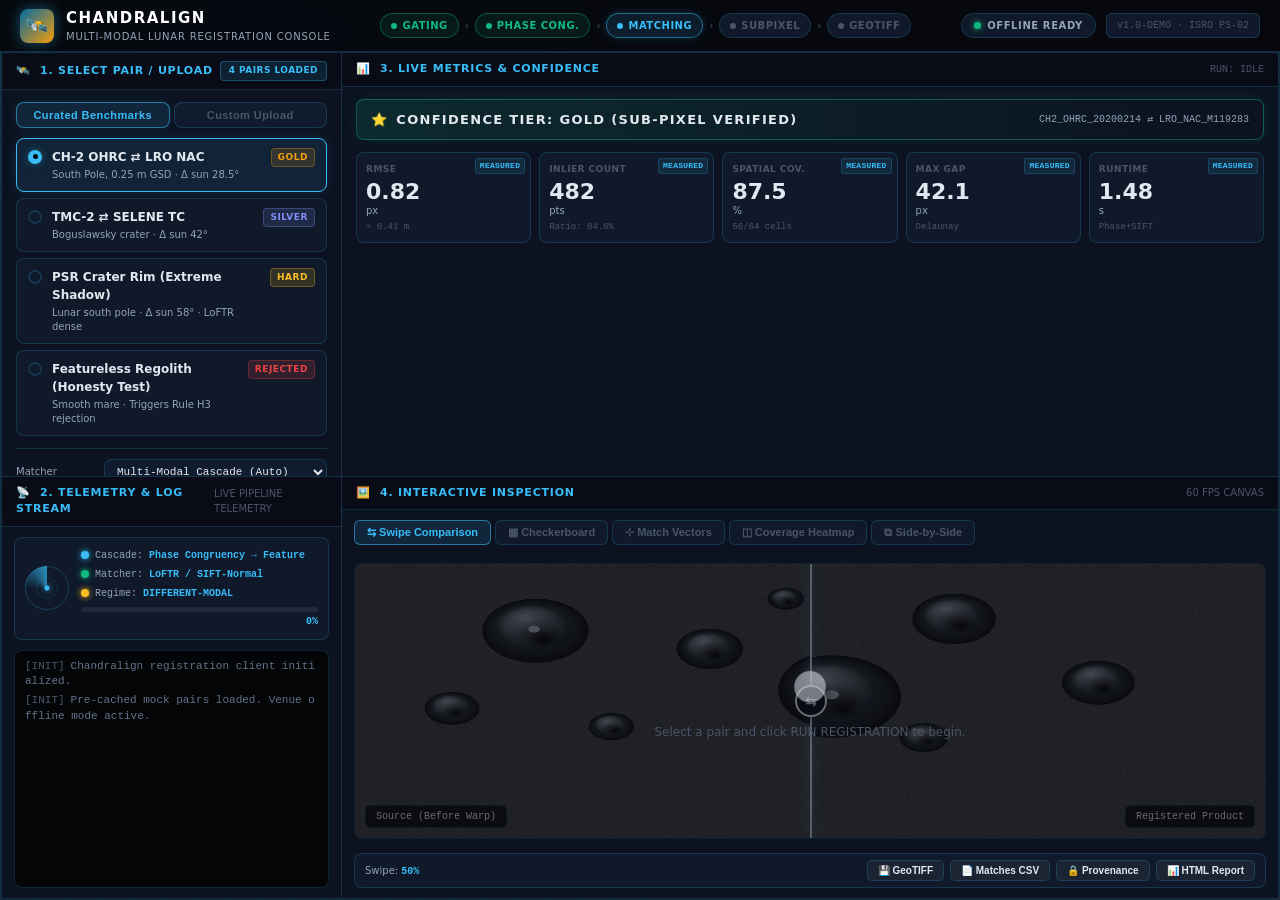
==== src/chandralign/ui/index.html @ 6389f925 "feat(ui): implement Lunar Mission Control 4-quadrant UI console (P3-T08 / UI-03)" ====
<!DOCTYPE html>
<html lang="en">
<head>
  <meta charset="UTF-8">
  <meta name="viewport" content="width=device-width, initial-scale=1.0">
  <title>CHANDRALIGN | Lunar Mission Control</title>
  <style>
    /* ============================================================
       CHANDRALIGN — MISSION CONTROL UI  (fully self-contained)
       4-quadrant layout matching the wireframe spec
       ============================================================ */

    *, *::before, *::after { box-sizing: border-box; margin: 0; padding: 0; }

    :root {
      --bg:        #07090f;
      --bg-panel:  #0c1220;
      --bg-card:   #0f1929;
      --bg-input:  #101c2e;
      --border:    rgba(56,189,248,.18);
      --border-hi: rgba(56,189,248,.55);
      --cyan:      #38bdf8;
      --cyan-dim:  rgba(56,189,248,.12);
      --cyan-glow: rgba(56,189,248,.35);
      --gold:      #f59e0b;
      --gold-dim:  rgba(245,158,11,.15);
      --emerald:   #10b981;
      --emerald-dim: rgba(16,185,129,.15);
      --crimson:   #ef4444;
      --crimson-dim: rgba(239,68,68,.15);
      --amber:     #fbbf24;
      --indigo:    #818cf8;
      --txt:       #e2e8f0;
      --txt2:      #94a3b8;
      --txt3:      #4a5568;
      --radius:    8px;
      --radius-lg: 12px;
    }

    html, body {
      height: 100%;
      background: var(--bg);
      color: var(--txt);
      font-family: 'Segoe UI', system-ui, -apple-system, sans-serif;
      font-size: 13px;
      line-height: 1.5;
      overflow: hidden;
    }

    /* ─── Background grid ─────────────────────────────────── */
    body::before {
      content: '';
      position: fixed;
      inset: 0;
      background-image:
        radial-gradient(circle at 20% 15%, rgba(56,189,248,.06) 0%, transparent 45%),
        radial-gradient(circle at 80% 85%, rgba(245,158,11,.04) 0%, transparent 45%),
        linear-gradient(rgba(56,189,248,.03) 1px, transparent 1px),
        linear-gradient(90deg, rgba(56,189,248,.03) 1px, transparent 1px);
      background-size: 100% 100%, 100% 100%, 32px 32px, 32px 32px;
      pointer-events: none;
      z-index: 0;
    }

    /* ─── Root layout ─────────────────────────────────────── */
    #root {
      position: relative;
      z-index: 1;
      display: flex;
      flex-direction: column;
      height: 100vh;
    }

    /* ══════════════════════════════════════════════════════════
       HEADER
       ══════════════════════════════════════════════════════════ */
    header {
      display: flex;
      align-items: center;
      justify-content: space-between;
      padding: 0 20px;
      height: 52px;
      background: rgba(7,9,15,.92);
      border-bottom: 1px solid var(--border);
      backdrop-filter: blur(12px);
      flex-shrink: 0;
    }

    .hdr-brand {
      display: flex;
      align-items: center;
      gap: 12px;
    }

    .hdr-logo {
      width: 34px; height: 34px;
      border-radius: 8px;
      background: linear-gradient(135deg, #0369a1 0%, #f59e0b 100%);
      display: flex; align-items: center; justify-content: center;
      font-size: 18px;
      box-shadow: 0 0 14px rgba(56,189,248,.4);
      flex-shrink: 0;
    }

    .hdr-title {
      font-size: 15px;
      font-weight: 700;
      letter-spacing: .1em;
      color: #fff;
    }

    .hdr-sub {
      font-size: 10px;
      letter-spacing: .08em;
      color: var(--txt2);
      text-transform: uppercase;
    }

    .hdr-center {
      display: flex;
      align-items: center;
      gap: 6px;
    }

    /* Pipeline stage pills in header */
    .stage-pill {
      display: flex;
      align-items: center;
      gap: 5px;
      padding: 4px 10px;
      border-radius: 20px;
      border: 1px solid var(--border);
      background: var(--bg-card);
      font-size: 10px;
      font-weight: 600;
      letter-spacing: .05em;
      color: var(--txt3);
      text-transform: uppercase;
      transition: all .3s;
    }

    .stage-pill.done {
      border-color: rgba(16,185,129,.4);
      background: rgba(16,185,129,.1);
      color: var(--emerald);
    }
    .stage-pill.active {
      border-color: rgba(56,189,248,.5);
      background: rgba(56,189,248,.12);
      color: var(--cyan);
      box-shadow: 0 0 10px rgba(56,189,248,.2);
      animation: pill-pulse 1.6s infinite alternate;
    }

    @keyframes pill-pulse {
      from { box-shadow: 0 0 6px rgba(56,189,248,.2); }
      to   { box-shadow: 0 0 18px rgba(56,189,248,.5); }
    }

    .stage-dot {
      width: 6px; height: 6px;
      border-radius: 50%;
      background: currentColor;
    }
    .stage-pill.active .stage-dot { animation: blink 1s infinite; }
    @keyframes blink { 0%,100%{opacity:1} 50%{opacity:.3} }

    .stage-connector { color: var(--txt3); font-size: 10px; }

    .hdr-right {
      display: flex;
      align-items: center;
      gap: 10px;
    }

    .status-badge {
      display: flex;
      align-items: center;
      gap: 6px;
      padding: 4px 12px;
      border-radius: 20px;
      border: 1px solid var(--border);
      background: var(--bg-card);
      font-size: 10px;
      font-weight: 600;
      letter-spacing: .06em;
      color: var(--txt2);
      text-transform: uppercase;
    }

    .status-dot {
      width: 7px; height: 7px;
      border-radius: 50%;
      background: var(--emerald);
      box-shadow: 0 0 6px var(--emerald);
      animation: blink 2.5s infinite;
    }

    .ver-tag {
      padding: 4px 10px;
      border-radius: 6px;
      border: 1px solid var(--border);
      font-size: 10px;
      font-family: 'Courier New', monospace;
      color: var(--txt3);
      background: var(--bg-card);
    }

    /* ══════════════════════════════════════════════════════════
       4-QUADRANT BODY
       ══════════════════════════════════════════════════════════ */
    .console-grid {
      flex: 1;
      display: grid;
      grid-template-columns: 340px 1fr;
      grid-template-rows: 1fr 1fr;
      gap: 0;
      min-height: 0;
      border: 1px solid var(--border);
      border-top: none;
      margin: 0;
    }

    /* shared panel style */
    .panel {
      border: 1px solid var(--border);
      background: var(--bg-panel);
      display: flex;
      flex-direction: column;
      overflow: hidden;
    }

    .panel-hdr {
      display: flex;
      align-items: center;
      justify-content: space-between;
      padding: 8px 14px;
      border-bottom: 1px solid var(--border);
      background: rgba(7,9,15,.6);
      flex-shrink: 0;
    }

    .panel-title {
      display: flex;
      align-items: center;
      gap: 7px;
      font-size: 11px;
      font-weight: 700;
      letter-spacing: .07em;
      text-transform: uppercase;
      color: var(--cyan);
    }

    .panel-badge {
      font-size: 9px;
      font-weight: 700;
      padding: 2px 8px;
      border-radius: 4px;
      letter-spacing: .05em;
      text-transform: uppercase;
    }

    .panel-body {
      flex: 1;
      overflow-y: auto;
      padding: 12px 14px;
      min-height: 0;
    }

    .panel-body::-webkit-scrollbar { width: 4px; }
    .panel-body::-webkit-scrollbar-thumb {
      background: rgba(56,189,248,.2); border-radius: 4px;
    }

    /* ══════════════════════════════════════════════════════════
       Q1 — TOP LEFT: PAIR SELECTION
       ══════════════════════════════════════════════════════════ */
    #q1 { grid-column: 1; grid-row: 1; }

    .tab-row {
      display: flex;
      gap: 4px;
      margin-bottom: 10px;
    }

    .tab-btn {
      flex: 1;
      padding: 6px;
      background: var(--bg-input);
      border: 1px solid var(--border);
      border-radius: var(--radius);
      color: var(--txt3);
      font-size: 11px;
      font-weight: 600;
      cursor: pointer;
      text-align: center;
      transition: all .2s;
      letter-spacing: .04em;
    }

    .tab-btn.active {
      background: var(--cyan-dim);
      border-color: var(--border-hi);
      color: var(--cyan);
      box-shadow: 0 0 8px rgba(56,189,248,.15);
    }

    .pair-list { display: flex; flex-direction: column; gap: 6px; }

    .pair-item {
      padding: 9px 11px;
      border-radius: var(--radius);
      border: 1px solid var(--border);
      background: var(--bg-card);
      cursor: pointer;
      transition: all .2s;
      display: flex;
      align-items: flex-start;
      gap: 10px;
    }

    .pair-item:hover {
      border-color: rgba(56,189,248,.35);
      background: rgba(56,189,248,.07);
      transform: translateX(2px);
    }

    .pair-item.selected {
      border-color: var(--cyan);
      background: rgba(56,189,248,.1);
      box-shadow: 0 0 12px rgba(56,189,248,.15);
    }

    .pair-radio {
      width: 14px; height: 14px;
      border: 2px solid var(--border);
      border-radius: 50%;
      flex-shrink: 0;
      margin-top: 2px;
      display: flex; align-items: center; justify-content: center;
      transition: all .2s;
    }

    .pair-item.selected .pair-radio {
      border-color: var(--cyan);
      background: var(--cyan);
      box-shadow: 0 0 8px var(--cyan-glow);
    }

    .pair-item.selected .pair-radio::after {
      content: '';
      width: 5px; height: 5px;
      border-radius: 50%;
      background: #07090f;
    }

    .pair-info { flex: 1; }

    .pair-name {
      font-size: 12px;
      font-weight: 700;
      color: var(--txt);
      margin-bottom: 2px;
    }

    .pair-meta { font-size: 10px; color: var(--txt2); line-height: 1.4; }

    .tier-chip {
      flex-shrink: 0;
      padding: 2px 6px;
      border-radius: 4px;
      font-size: 9px;
      font-weight: 700;
      letter-spacing: .06em;
      text-transform: uppercase;
    }

    .tier-gold {
      background: var(--gold-dim);
      color: var(--gold);
      border: 1px solid rgba(245,158,11,.3);
    }
    .tier-silver {
      background: rgba(129,140,248,.15);
      color: var(--indigo);
      border: 1px solid rgba(129,140,248,.3);
    }
    .tier-hard {
      background: rgba(251,191,36,.15);
      color: var(--amber);
      border: 1px solid rgba(251,191,36,.3);
    }
    .tier-rejected {
      background: var(--crimson-dim);
      color: var(--crimson);
      border: 1px solid rgba(239,68,68,.3);
    }

    /* Run button */
    #btn-run {
      width: 100%;
      margin-top: 10px;
      padding: 10px;
      background: linear-gradient(135deg, #0369a1, #0284c7);
      border: 1px solid rgba(56,189,248,.5);
      border-radius: var(--radius);
      color: #fff;
      font-size: 12px;
      font-weight: 700;
      letter-spacing: .08em;
      text-transform: uppercase;
      cursor: pointer;
      display: flex;
      align-items: center;
      justify-content: center;
      gap: 8px;
      transition: all .25s;
      box-shadow: 0 0 18px rgba(56,189,248,.3);
    }

    #btn-run:hover:not(:disabled) {
      background: linear-gradient(135deg, #0284c7, #38bdf8);
      box-shadow: 0 0 28px rgba(56,189,248,.55);
      transform: translateY(-1px);
    }

    #btn-run:disabled {
      opacity: .5;
      cursor: not-allowed;
      transform: none;
      box-shadow: none;
    }

    #btn-run.running {
      background: linear-gradient(135deg, #0f4c75, #0369a1);
      animation: run-pulse 1.5s infinite alternate;
    }

    @keyframes run-pulse {
      from { box-shadow: 0 0 10px rgba(56,189,248,.3); }
      to   { box-shadow: 0 0 26px rgba(56,189,248,.6); }
    }

    /* ══════════════════════════════════════════════════════════
       Q2 — TOP RIGHT: LIVE METRICS & CONFIDENCE
       ══════════════════════════════════════════════════════════ */
    #q2 { grid-column: 2; grid-row: 1; }

    /* Confidence tier banner */
    .confidence-ribbon {
      display: flex;
      align-items: center;
      justify-content: space-between;
      padding: 10px 14px;
      border-radius: var(--radius);
      border: 1px solid;
      margin-bottom: 12px;
      transition: all .4s;
    }

    .ribbon-gold {
      background: linear-gradient(90deg, rgba(16,185,129,.15), transparent);
      border-color: rgba(16,185,129,.4);
      box-shadow: 0 0 18px rgba(16,185,129,.12);
    }
    .ribbon-silver {
      background: linear-gradient(90deg, rgba(129,140,248,.12), transparent);
      border-color: rgba(129,140,248,.35);
    }
    .ribbon-bronze {
      background: linear-gradient(90deg, rgba(251,191,36,.12), transparent);
      border-color: rgba(251,191,36,.35);
    }
    .ribbon-rejected {
      background: linear-gradient(90deg, rgba(239,68,68,.2), transparent);
      border-color: var(--crimson);
      box-shadow: 0 0 20px rgba(239,68,68,.2);
    }

    .ribbon-tier {
      display: flex;
      align-items: center;
      gap: 8px;
      font-size: 13px;
      font-weight: 800;
      letter-spacing: .1em;
      text-transform: uppercase;
    }

    .ribbon-pair { font-size: 10px; color: var(--txt2); font-family: 'Courier New', monospace; }

    /* Metrics grid */
    .metrics-grid {
      display: grid;
      grid-template-columns: repeat(5, 1fr);
      gap: 8px;
      margin-bottom: 10px;
    }

    .metric-card {
      background: var(--bg-card);
      border: 1px solid var(--border);
      border-radius: var(--radius);
      padding: 10px 9px 8px;
      position: relative;
      transition: all .2s;
    }

    .metric-card:hover {
      border-color: rgba(56,189,248,.3);
      transform: translateY(-2px);
    }

    .metric-src {
      position: absolute;
      top: 5px; right: 5px;
      font-size: 8px;
      font-weight: 700;
      font-family: 'Courier New', monospace;
      color: var(--cyan);
      background: rgba(56,189,248,.1);
      border: 1px solid rgba(56,189,248,.2);
      padding: 1px 4px;
      border-radius: 3px;
      letter-spacing: .03em;
    }

    .metric-lbl {
      font-size: 9px;
      font-weight: 600;
      color: var(--txt3);
      text-transform: uppercase;
      letter-spacing: .05em;
      margin-bottom: 4px;
    }

    .metric-val {
      font-size: 22px;
      font-weight: 800;
      color: var(--txt);
      line-height: 1;
    }

    .metric-unit {
      font-size: 10px;
      color: var(--txt2);
      font-weight: 500;
    }

    .metric-sub {
      font-size: 9px;
      color: var(--txt3);
      font-family: 'Courier New', monospace;
      margin-top: 3px;
    }

    /* Rejection panel */
    .rejection-box {
      display: none;
      background: rgba(239,68,68,.08);
      border: 1px solid rgba(239,68,68,.4);
      border-radius: var(--radius);
      padding: 10px 12px;
      animation: slide-in .3s ease;
    }

    .rejection-box.show { display: block; }

    @keyframes slide-in {
      from { opacity:0; transform:translateY(-6px); }
      to   { opacity:1; transform:translateY(0); }
    }

    .rej-title {
      display: flex;
      align-items: center;
      gap: 6px;
      font-size: 11px;
      font-weight: 700;
      color: #fca5a5;
      margin-bottom: 6px;
    }

    .rej-modes {
      display: flex;
      flex-wrap: wrap;
      gap: 5px;
      margin-top: 5px;
    }

    .rej-pill {
      background: rgba(239,68,68,.15);
      border: 1px solid rgba(239,68,68,.35);
      color: #fecaca;
      padding: 2px 8px;
      border-radius: 4px;
      font-size: 10px;
      font-family: 'Courier New', monospace;
    }

    /* ══════════════════════════════════════════════════════════
       Q3 — BOTTOM LEFT: TELEMETRY & LOG STREAM
       ══════════════════════════════════════════════════════════ */
    #q3 { grid-column: 1; grid-row: 2; }

    /* Radar + progress combo */
    .telem-bar {
      display: flex;
      align-items: center;
      gap: 12px;
      margin-bottom: 10px;
      padding: 10px;
      background: var(--bg-card);
      border: 1px solid var(--border);
      border-radius: var(--radius);
    }

    /* Radar ring */
    .radar-wrap {
      width: 44px; height: 44px;
      position: relative;
      flex-shrink: 0;
    }

    .radar-ring {
      position: absolute; inset: 0;
      border-radius: 50%;
      border: 1px solid rgba(56,189,248,.25);
    }

    .radar-ring-inner {
      position: absolute;
      top: 25%; left: 25%; right: 25%; bottom: 25%;
      border-radius: 50%;
      border: 1px solid rgba(56,189,248,.15);
    }

    .radar-sweep {
      position: absolute; inset: 0;
      border-radius: 50%;
      background: conic-gradient(from 0deg, transparent 75%, rgba(56,189,248,.7) 100%);
      animation: radar 2.5s linear infinite;
    }

    @keyframes radar { to { transform: rotate(360deg); } }

    .radar-center {
      position: absolute;
      top: 50%; left: 50%;
      transform: translate(-50%,-50%);
      width: 5px; height: 5px;
      border-radius: 50%;
      background: var(--cyan);
      box-shadow: 0 0 6px var(--cyan);
    }

    /* Cascade info */
    .cascade-info { flex: 1; min-width: 0; }

    .cascade-row {
      display: flex;
      align-items: center;
      gap: 6px;
      margin-bottom: 4px;
    }

    .cascade-dot {
      width: 8px; height: 8px;
      border-radius: 50%;
      background: var(--emerald);
      box-shadow: 0 0 6px var(--emerald);
      flex-shrink: 0;
    }

    .cascade-label {
      font-size: 10px;
      color: var(--txt2);
      font-family: 'Courier New', monospace;
    }

    .cascade-value {
      font-size: 10px;
      font-weight: 700;
      color: var(--cyan);
      font-family: 'Courier New', monospace;
    }

    /* Progress bar */
    .prog-track {
      width: 100%;
      height: 5px;
      background: rgba(255,255,255,.07);
      border-radius: 4px;
      overflow: hidden;
      margin-top: 6px;
    }

    .prog-fill {
      height: 100%;
      width: 0%;
      background: linear-gradient(90deg, var(--cyan), var(--emerald));
      border-radius: 4px;
      transition: width .4s ease;
      box-shadow: 0 0 8px var(--cyan-glow);
    }

    .prog-pct {
      font-size: 10px;
      font-weight: 700;
      color: var(--cyan);
      font-family: 'Courier New', monospace;
      margin-top: 2px;
      text-align: right;
    }

    /* Terminal log */
    .terminal {
      flex: 1;
      background: #030507;
      border: 1px solid var(--border);
      border-radius: var(--radius);
      padding: 8px 10px;
      overflow-y: auto;
      font-family: 'Courier New', monospace;
      font-size: 11px;
      min-height: 0;
    }

    .terminal::-webkit-scrollbar { width: 3px; }
    .terminal::-webkit-scrollbar-thumb { background: rgba(56,189,248,.2); }

    .log-line { margin-bottom: 3px; line-height: 1.45; word-break: break-all; }
    .log-ts   { color: var(--txt3); margin-right: 6px; }
    .log-info { color: var(--cyan); }
    .log-ok   { color: var(--emerald); }
    .log-warn { color: var(--amber); }
    .log-err  { color: var(--crimson); }
    .log-plain{ color: #64748b; }

    /* Config selects */
    .cfg-row {
      display: flex;
      align-items: center;
      gap: 8px;
      margin-bottom: 8px;
    }

    .cfg-label {
      font-size: 10px;
      color: var(--txt2);
      flex-shrink: 0;
      width: 80px;
    }

    select.cfg-select {
      flex: 1;
      background: var(--bg-input);
      border: 1px solid var(--border);
      color: var(--txt);
      padding: 5px 8px;
      border-radius: var(--radius);
      font-size: 11px;
      font-family: 'Courier New', monospace;
      outline: none;
      cursor: pointer;
    }

    select.cfg-select:focus {
      border-color: var(--border-hi);
      box-shadow: 0 0 8px rgba(56,189,248,.15);
    }

    .toggle-row {
      display: flex;
      align-items: center;
      justify-content: space-between;
      padding: 4px 0;
      font-size: 11px;
      color: var(--txt2);
    }

    .toggle {
      width: 34px; height: 18px;
      position: relative;
      display: inline-block;
      cursor: pointer;
    }

    .toggle input { opacity: 0; width: 0; height: 0; }

    .toggle-track {
      position: absolute; inset: 0;
      background: rgba(255,255,255,.12);
      border-radius: 18px;
      transition: .25s;
    }

    .toggle-track::before {
      content: '';
      position: absolute;
      width: 13px; height: 13px;
      left: 2px; top: 2.5px;
      background: #fff;
      border-radius: 50%;
      transition: .25s;
    }

    .toggle input:checked ~ .toggle-track {
      background: var(--cyan);
      box-shadow: 0 0 8px var(--cyan-glow);
    }

    .toggle input:checked ~ .toggle-track::before {
      transform: translateX(16px);
    }

    /* ══════════════════════════════════════════════════════════
       Q4 — BOTTOM RIGHT: INTERACTIVE INSPECTION
       ══════════════════════════════════════════════════════════ */
    #q4 { grid-column: 2; grid-row: 2; }

    /* Viz tabs */
    .viz-tabs {
      display: flex;
      gap: 4px;
      margin-bottom: 10px;
    }

    .viz-tab {
      padding: 5px 12px;
      border-radius: 6px;
      border: 1px solid var(--border);
      background: var(--bg-card);
      color: var(--txt3);
      font-size: 11px;
      font-weight: 600;
      cursor: pointer;
      transition: all .2s;
    }

    .viz-tab.active {
      background: var(--cyan-dim);
      border-color: var(--border-hi);
      color: var(--cyan);
    }

    .viz-tab:hover:not(.active) {
      color: var(--txt);
      border-color: rgba(255,255,255,.15);
    }

    /* Viewport */
    .viewport {
      position: relative;
      flex: 1;
      background: #000;
      border: 1px solid var(--border);
      border-radius: var(--radius);
      overflow: hidden;
      min-height: 0;
    }

    #viz-canvas {
      display: block;
      width: 100%;
      height: 100%;
    }

    /* Swipe divider */
    #swipe-div {
      position: absolute;
      top: 0; bottom: 0;
      left: 50%;
      width: 2px;
      background: rgba(255,255,255,.85);
      cursor: ew-resize;
      z-index: 10;
      box-shadow: 0 0 10px rgba(56,189,248,.7);
    }

    #swipe-handle {
      position: absolute;
      top: 50%; left: 50%;
      transform: translate(-50%,-50%);
      width: 32px; height: 32px;
      background: #0c1220;
      border: 2px solid #fff;
      border-radius: 50%;
      display: flex; align-items: center; justify-content: center;
      font-size: 14px;
      box-shadow: 0 0 12px rgba(0,0,0,.6);
    }

    .vp-label {
      position: absolute;
      bottom: 10px;
      background: rgba(0,0,0,.75);
      backdrop-filter: blur(6px);
      border: 1px solid var(--border);
      border-radius: 5px;
      padding: 3px 10px;
      font-size: 10px;
      font-family: 'Courier New', monospace;
      color: #fff;
      z-index: 5;
    }

    .vp-label.l { left: 10px; }
    .vp-label.r { right: 10px; }

    /* Viewport overlay during idle */
    .vp-idle {
      position: absolute; inset: 0;
      display: flex; flex-direction: column;
      align-items: center; justify-content: center;
      gap: 8px;
      background: rgba(7,9,15,.6);
      z-index: 20;
    }

    .vp-idle-icon { font-size: 36px; opacity: .5; }
    .vp-idle-text { font-size: 12px; color: var(--txt3); }

    /* Toolbar below viewport */
    .viz-toolbar {
      display: flex;
      align-items: center;
      justify-content: space-between;
      padding: 6px 10px;
      background: var(--bg-card);
      border: 1px solid var(--border);
      border-radius: var(--radius);
      margin-top: 6px;
      flex-shrink: 0;
      font-size: 10px;
    }

    .toolbar-info {
      display: flex;
      align-items: center;
      gap: 10px;
      color: var(--txt2);
    }

    .toolbar-val { color: var(--cyan); font-family: 'Courier New', monospace; font-weight: 700; }

    .toolbar-btns { display: flex; gap: 6px; }

    .dl-btn {
      padding: 4px 10px;
      background: rgba(255,255,255,.05);
      border: 1px solid var(--border);
      border-radius: 5px;
      color: var(--txt);
      font-size: 10px;
      font-weight: 600;
      cursor: pointer;
      display: flex; align-items: center; gap: 5px;
      transition: all .2s;
    }

    .dl-btn:hover {
      background: var(--cyan-dim);
      border-color: var(--border-hi);
      color: var(--cyan);
    }

    /* Checker grid range */
    #checker-range { accent-color: var(--cyan); width: 80px; }

    /* ── Resize handle between left and right (cosmetic) ── */
    .panel { border-radius: 0; }
    #q1 { border-right: none; border-bottom: none; }
    #q2 { border-bottom: none; }
    #q3 { border-right: none; }
    #q4 { }
  </style>
</head>
<body>
<div id="root">

  <!-- ══════════ HEADER ══════════ -->
  <header>
    <div class="hdr-brand">
      <div class="hdr-logo">🛰️</div>
      <div>
        <div class="hdr-title">CHANDRALIGN</div>
        <div class="hdr-sub">Multi-Modal Lunar Registration Console</div>
      </div>
    </div>

    <div class="hdr-center" id="pipeline-stages">
      <div class="stage-pill done" id="sp1"><span class="stage-dot"></span>Gating</div>
      <span class="stage-connector">›</span>
      <div class="stage-pill done" id="sp2"><span class="stage-dot"></span>Phase Cong.</div>
      <span class="stage-connector">›</span>
      <div class="stage-pill active" id="sp3"><span class="stage-dot"></span>Matching</div>
      <span class="stage-connector">›</span>
      <div class="stage-pill" id="sp4"><span class="stage-dot"></span>Subpixel</div>
      <span class="stage-connector">›</span>
      <div class="stage-pill" id="sp5"><span class="stage-dot"></span>GeoTIFF</div>
    </div>

    <div class="hdr-right">
      <div class="status-badge">
        <div class="status-dot" id="sys-dot"></div>
        <span id="sys-txt">OFFLINE READY</span>
      </div>
      <div class="ver-tag">v1.0-DEMO · ISRO PS-02</div>
    </div>
  </header>

  <!-- ══════════ 4-QUADRANT GRID ══════════ -->
  <div class="console-grid">

    <!-- ┌──────────────────────────────────────────────────────────┐ -->
    <!-- │  Q1  TOP-LEFT — SELECT PAIR / UPLOAD                     │ -->
    <!-- └──────────────────────────────────────────────────────────┘ -->
    <div class="panel" id="q1">
      <div class="panel-hdr">
        <div class="panel-title">🛰️ &nbsp;1. SELECT PAIR / UPLOAD</div>
        <span class="panel-badge" style="background:rgba(56,189,248,.12);color:var(--cyan);border:1px solid rgba(56,189,248,.3);">4 PAIRS LOADED</span>
      </div>

      <div class="panel-body">
        <!-- Source tabs -->
        <div class="tab-row">
          <button class="tab-btn active" id="tab-cur" onclick="setTab('cur')">Curated Benchmarks</button>
          <button class="tab-btn" id="tab-up" onclick="setTab('up')">Custom Upload</button>
        </div>

        <!-- Curated list -->
        <div id="panel-cur">
          <div class="pair-list" id="pair-list"></div>
        </div>

        <!-- Upload panel -->
        <div id="panel-up" style="display:none;">
          <div style="border:2px dashed var(--border);border-radius:var(--radius);padding:14px;text-align:center;cursor:pointer;transition:all .2s;margin-bottom:8px;" id="drop-src" onclick="document.getElementById('f-src').click()" onmouseenter="this.style.borderColor='var(--border-hi)'" onmouseleave="this.style.borderColor='var(--border)'">
            <div style="font-size:22px;margin-bottom:4px;">📂</div>
            <div style="font-size:11px;font-weight:700;" id="lbl-src">Source (OHRC / TMC-2)</div>
            <div style="font-size:10px;color:var(--txt3);">PDS3 · GeoTIFF · PNG</div>
            <input type="file" id="f-src" style="display:none;" onchange="fileSelected('src',event)">
          </div>
          <div style="border:2px dashed var(--border);border-radius:var(--radius);padding:14px;text-align:center;cursor:pointer;transition:all .2s;" id="drop-ref" onclick="document.getElementById('f-ref').click()" onmouseenter="this.style.borderColor='var(--border-hi)'" onmouseleave="this.style.borderColor='var(--border)'">
            <div style="font-size:22px;margin-bottom:4px;">📂</div>
            <div style="font-size:11px;font-weight:700;" id="lbl-ref">Reference (NAC / SELENE)</div>
            <div style="font-size:10px;color:var(--txt3);">PDS3 · GeoTIFF · PNG</div>
            <input type="file" id="f-ref" style="display:none;" onchange="fileSelected('ref',event)">
          </div>
        </div>

        <!-- Config -->
        <div style="margin-top:12px;padding-top:10px;border-top:1px solid var(--border);">
          <div class="cfg-row">
            <span class="cfg-label">Matcher</span>
            <select class="cfg-select" id="sel-matcher">
              <option value="auto">Multi-Modal Cascade (Auto)</option>
              <option value="sift">SIFT Normal (Baseline)</option>
              <option value="phase">Phase Congruency Direct</option>
              <option value="loftr">LoFTR Dense (Shadow)</option>
            </select>
          </div>
          <div class="toggle-row">
            <span>Sub-Pixel Local Refinement</span>
            <label class="toggle"><input type="checkbox" checked><span class="toggle-track"></span></label>
          </div>
          <div class="toggle-row">
            <span>Offline Demo Mode (Simulated)</span>
            <label class="toggle"><input type="checkbox" id="tog-mock" checked onchange="onMockToggle()"><span class="toggle-track"></span></label>
          </div>
        </div>

        <!-- Run button -->
        <button id="btn-run" onclick="startRegistration()">
          <span id="btn-icon">▶</span>
          <span id="btn-txt">RUN REGISTRATION</span>
        </button>
      </div>
    </div>


    <!-- ┌──────────────────────────────────────────────────────────┐ -->
    <!-- │  Q2  TOP-RIGHT — LIVE METRICS & CONFIDENCE               │ -->
    <!-- └──────────────────────────────────────────────────────────┘ -->
    <div class="panel" id="q2">
      <div class="panel-hdr">
        <div class="panel-title">📊 &nbsp;3. LIVE METRICS &amp; CONFIDENCE</div>
        <span id="run-id-lbl" style="font-size:10px;color:var(--txt3);font-family:'Courier New',monospace;">RUN: IDLE</span>
      </div>

      <div class="panel-body">
        <!-- Confidence tier ribbon -->
        <div class="confidence-ribbon ribbon-gold" id="ribbon">
          <div class="ribbon-tier" id="ribbon-tier">
            <span id="ribbon-icon">⭐</span>
            <span id="ribbon-txt">CONFIDENCE TIER: GOLD (SUB-PIXEL VERIFIED)</span>
          </div>
          <div class="ribbon-pair" id="ribbon-pair">CH2_OHRC_20200214 ⇄ LRO_NAC_M119283</div>
        </div>

        <!-- Rejection panel (hidden unless REJECTED) -->
        <div class="rejection-box" id="rej-box">
          <div class="rej-title">⚠ REGISTRATION REJECTED — <span id="rej-reason">Insufficient Inlier Count</span></div>
          <div style="font-size:10px;color:#fca5a5;">Per honesty rule H3, this registration is safely refused rather than returning a degraded result. Triggered failure modes:</div>
          <div class="rej-modes" id="rej-modes"></div>
        </div>

        <!-- Metrics -->
        <div class="metrics-grid" id="metrics-grid">
          <div class="metric-card">
            <div class="metric-src">MEASURED</div>
            <div class="metric-lbl">RMSE</div>
            <div class="metric-val"><span id="m-rmse">0.82</span></div>
            <div class="metric-unit">px</div>
            <div class="metric-sub" id="m-rmse-m">≈ 0.41 m</div>
          </div>
          <div class="metric-card">
            <div class="metric-src">MEASURED</div>
            <div class="metric-lbl">Inlier Count</div>
            <div class="metric-val"><span id="m-inliers">482</span></div>
            <div class="metric-unit">pts</div>
            <div class="metric-sub" id="m-ratio">Ratio: 84.6%</div>
          </div>
          <div class="metric-card">
            <div class="metric-src">MEASURED</div>
            <div class="metric-lbl">Spatial Cov.</div>
            <div class="metric-val"><span id="m-cov">87.5</span></div>
            <div class="metric-unit">%</div>
            <div class="metric-sub" id="m-cells">56/64 cells</div>
          </div>
          <div class="metric-card">
            <div class="metric-src">MEASURED</div>
            <div class="metric-lbl">Max Gap</div>
            <div class="metric-val"><span id="m-gap">42.1</span></div>
            <div class="metric-unit">px</div>
            <div class="metric-sub">Delaunay</div>
          </div>
          <div class="metric-card">
            <div class="metric-src">MEASURED</div>
            <div class="metric-lbl">Runtime</div>
            <div class="metric-val"><span id="m-rt">1.48</span></div>
            <div class="metric-unit">s</div>
            <div class="metric-sub" id="m-matcher">Phase+SIFT</div>
          </div>
        </div>
      </div>
    </div>


    <!-- ┌──────────────────────────────────────────────────────────┐ -->
    <!-- │  Q3  BOTTOM-LEFT — TELEMETRY & LOG STREAM                │ -->
    <!-- └──────────────────────────────────────────────────────────┘ -->
    <div class="panel" id="q3">
      <div class="panel-hdr">
        <div class="panel-title">📡 &nbsp;2. TELEMETRY &amp; LOG STREAM</div>
        <span style="font-size:10px;color:var(--txt3);">LIVE PIPELINE TELEMETRY</span>
      </div>

      <div class="panel-body" style="gap:0;padding:10px 12px;display:flex;flex-direction:column;">
        <!-- Radar + cascade bar -->
        <div class="telem-bar">
          <div class="radar-wrap">
            <div class="radar-ring"></div>
            <div class="radar-ring-inner"></div>
            <div class="radar-sweep" id="radar-el"></div>
            <div class="radar-center"></div>
          </div>
          <div class="cascade-info">
            <div class="cascade-row">
              <div class="cascade-dot" style="background:var(--cyan);box-shadow:0 0 6px var(--cyan);"></div>
              <span class="cascade-label">Cascade: </span>
              <span class="cascade-value" id="t-cascade">Phase Congruency → Feature</span>
            </div>
            <div class="cascade-row">
              <div class="cascade-dot"></div>
              <span class="cascade-label">Matcher: </span>
              <span class="cascade-value" id="t-matcher">LoFTR / SIFT-Normal</span>
            </div>
            <div class="cascade-row">
              <div class="cascade-dot" style="background:var(--amber);box-shadow:0 0 6px var(--amber);"></div>
              <span class="cascade-label">Regime: </span>
              <span class="cascade-value" id="t-regime">DIFFERENT-MODAL</span>
            </div>
            <div class="prog-track"><div class="prog-fill" id="prog-fill"></div></div>
            <div class="prog-pct" id="prog-pct">0%</div>
          </div>
        </div>

        <!-- Live terminal -->
        <div class="terminal" id="terminal" style="flex:1;min-height:0;">
          <div class="log-line log-plain"><span class="log-ts">[INIT]</span>Chandralign registration client initialized.</div>
          <div class="log-line log-plain"><span class="log-ts">[INIT]</span>Pre-cached mock pairs loaded. Venue offline mode active.</div>
        </div>
      </div>
    </div>


    <!-- ┌──────────────────────────────────────────────────────────┐ -->
    <!-- │  Q4  BOTTOM-RIGHT — INTERACTIVE INSPECTION               │ -->
    <!-- └──────────────────────────────────────────────────────────┘ -->
    <div class="panel" id="q4">
      <div class="panel-hdr">
        <div class="panel-title">🖼️ &nbsp;4. INTERACTIVE INSPECTION</div>
        <span style="font-size:10px;color:var(--txt3);">60 FPS CANVAS</span>
      </div>

      <div class="panel-body" style="display:flex;flex-direction:column;gap:8px;padding:10px 12px;">
        <!-- View tabs -->
        <div class="viz-tabs">
          <button class="viz-tab active" id="vt-swipe"   onclick="setViz('swipe')">⇆ Swipe Comparison</button>
          <button class="viz-tab" id="vt-checker" onclick="setViz('checker')">▦ Checkerboard</button>
          <button class="viz-tab" id="vt-matches" onclick="setViz('matches')">⊹ Match Vectors</button>
          <button class="viz-tab" id="vt-coverage" onclick="setViz('coverage')">◫ Coverage Heatmap</button>
          <button class="viz-tab" id="vt-side" onclick="setViz('side')">⧉ Side-by-Side</button>
        </div>

        <!-- Viewport -->
        <div class="viewport" id="viewport">
          <canvas id="viz-canvas"></canvas>

          <!-- swipe divider -->
          <div id="swipe-div">
            <div id="swipe-handle">⇆</div>
          </div>

          <!-- floating labels -->
          <div class="vp-label l" id="vp-lbl-l">Source (Before Warp)</div>
          <div class="vp-label r" id="vp-lbl-r">Registered Product</div>

          <!-- idle overlay -->
          <div class="vp-idle" id="vp-idle">
            <div class="vp-idle-icon">🌑</div>
            <div class="vp-idle-text">Select a pair and click RUN REGISTRATION to begin.</div>
          </div>
        </div>

        <!-- Toolbar -->
        <div class="viz-toolbar">
          <div class="toolbar-info">
            <span>Swipe: <span class="toolbar-val" id="tb-swipe-pct">50%</span></span>
            <span id="tb-checker-wrap" style="display:none;">
              Grid: <input type="range" id="checker-range" min="4" max="20" step="2" value="8" oninput="updateChecker(this.value)">
              <span class="toolbar-val" id="tb-grid">8×8</span>
            </span>
            <span id="tb-match-info" style="display:none;">
              Inliers: <span class="toolbar-val" id="tb-inliers">—</span> &nbsp;
              Outliers: <span class="toolbar-val" id="tb-outliers">—</span>
            </span>
          </div>
          <div class="toolbar-btns">
            <button class="dl-btn" onclick="dlAsset('registered.tif')">💾 GeoTIFF</button>
            <button class="dl-btn" onclick="dlAsset('matches.csv')">📄 Matches CSV</button>
            <button class="dl-btn" onclick="dlAsset('provenance.json')">🔒 Provenance</button>
            <button class="dl-btn" onclick="dlAsset('report.html')">📊 HTML Report</button>
          </div>
        </div>
      </div>
    </div>

  </div><!-- end console-grid -->
</div><!-- end #root -->

<script src="app.js"></script>
</body>
</html>
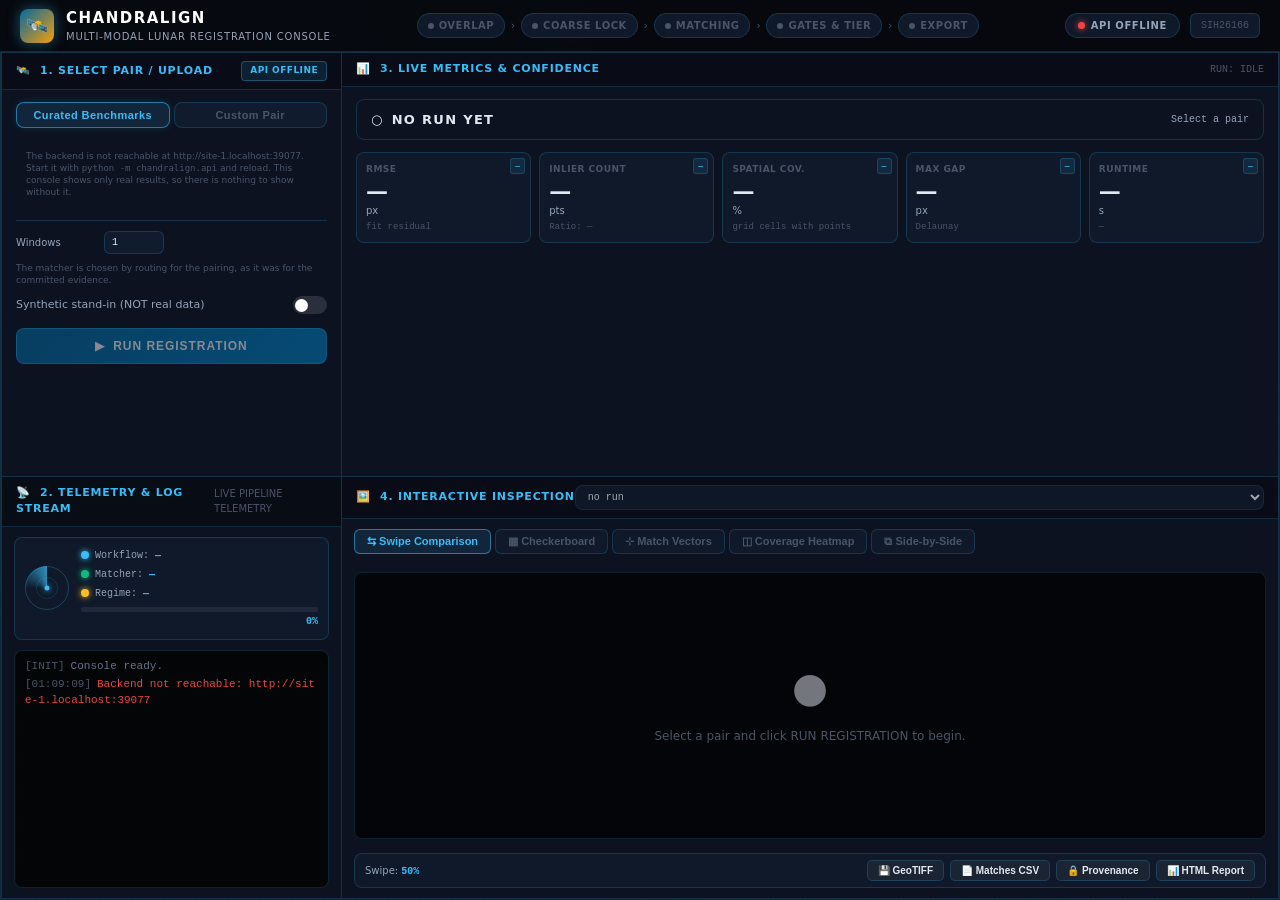
==== commit 13c68699: "fix(ui): the web console shows only real results; no simulation, no silent fallback (audit C-05, UI-" ====
--- a/src/chandralign/ui/index.html
+++ b/src/chandralign/ui/index.html
@@ -375,25 +375,24 @@
       text-transform: uppercase;
     }
 
-    .tier-gold {
-      background: var(--gold-dim);
-      color: var(--gold);
-      border: 1px solid rgba(245,158,11,.3);
-    }
-    .tier-silver {
-      background: rgba(129,140,248,.15);
-      color: var(--indigo);
-      border: 1px solid rgba(129,140,248,.3);
-    }
-    .tier-hard {
-      background: rgba(251,191,36,.15);
-      color: var(--amber);
-      border: 1px solid rgba(251,191,36,.3);
-    }
-    .tier-rejected {
-      background: var(--crimson-dim);
-      color: var(--crimson);
-      border: 1px solid rgba(239,68,68,.3);
+    /* Tiers are contracts.Tier: HIGH / MEDIUM / LOW / REJECTED. LOW is accepted but cautionary. */
+    .tier-high     { background: var(--emerald-dim); color: var(--emerald); border: 1px solid rgba(16,185,129,.35); }
+    .tier-medium   { background: var(--cyan-dim); color: var(--cyan); border: 1px solid rgba(56,189,248,.35); }
+    .tier-low      { background: rgba(251,191,36,.15); color: var(--amber); border: 1px solid rgba(251,191,36,.35); }
+    .tier-rejected { background: var(--crimson-dim); color: var(--crimson); border: 1px solid rgba(239,68,68,.3); }
+    .tier-none     { background: rgba(148,163,184,.1); color: var(--txt2); border: 1px solid rgba(148,163,184,.25); }
+    .pair-note     { font-size: 9px; color: var(--txt3); line-height: 1.35; margin-top: 2px; }
+    .pair-item.disabled .pair-name { color: var(--txt2); }
+    .cfg-input {
+      background: var(--bg-input); border: 1px solid var(--border); border-radius: 6px;
+      color: var(--txt); font-size: 10px; padding: 5px 7px; width: 100%; font-family: 'Courier New', monospace;
+    }
+    .metric-src.synthetic { color: var(--amber); }
+    .viz-img { position: absolute; inset: 0; width: 100%; height: 100%; object-fit: contain; background: #000; }
+    #swipe-top { clip-path: inset(0 50% 0 0); }
+    .viz-missing {
+      position: absolute; inset: 0; display: none; align-items: center; justify-content: center;
+      text-align: center; padding: 20px; font-size: 11px; color: var(--txt2);
     }
 
     /* Run button */
@@ -458,25 +457,28 @@
       transition: all .4s;
     }
 
-    .ribbon-gold {
+    .ribbon-high {
       background: linear-gradient(90deg, rgba(16,185,129,.15), transparent);
       border-color: rgba(16,185,129,.4);
       box-shadow: 0 0 18px rgba(16,185,129,.12);
     }
-    .ribbon-silver {
-      background: linear-gradient(90deg, rgba(129,140,248,.12), transparent);
-      border-color: rgba(129,140,248,.35);
-    }
-    .ribbon-bronze {
-      background: linear-gradient(90deg, rgba(251,191,36,.12), transparent);
-      border-color: rgba(251,191,36,.35);
-    }
-    .ribbon-rejected {
+    .ribbon-medium {
+      background: linear-gradient(90deg, rgba(56,189,248,.12), transparent);
+      border-color: rgba(56,189,248,.35);
+    }
+    .ribbon-low {
+      background: linear-gradient(90deg, rgba(251,191,36,.14), transparent);
+      border-color: rgba(251,191,36,.45);
+    }
+    .ribbon-rejected, .ribbon-failed {
       background: linear-gradient(90deg, rgba(239,68,68,.2), transparent);
       border-color: var(--crimson);
       box-shadow: 0 0 20px rgba(239,68,68,.2);
     }
-
+    .ribbon-none {
+      background: transparent;
+      border-color: var(--border);
+    }
     .ribbon-tier {
       display: flex;
       align-items: center;
@@ -860,12 +862,6 @@
       min-height: 0;
     }
 
-    #viz-canvas {
-      display: block;
-      width: 100%;
-      height: 100%;
-    }
-
     /* Swipe divider */
     #swipe-div {
       position: absolute;
@@ -965,9 +961,6 @@
       color: var(--cyan);
     }
 
-    /* Checker grid range */
-    #checker-range { accent-color: var(--cyan); width: 80px; }
-
     /* ── Resize handle between left and right (cosmetic) ── */
     .panel { border-radius: 0; }
     #q1 { border-right: none; border-bottom: none; }
@@ -990,23 +983,23 @@
     </div>
 
     <div class="hdr-center" id="pipeline-stages">
-      <div class="stage-pill done" id="sp1"><span class="stage-dot"></span>Gating</div>
+      <div class="stage-pill" id="sp1"><span class="stage-dot"></span>Overlap</div>
       <span class="stage-connector">›</span>
-      <div class="stage-pill done" id="sp2"><span class="stage-dot"></span>Phase Cong.</div>
+      <div class="stage-pill" id="sp2"><span class="stage-dot"></span>Coarse lock</div>
       <span class="stage-connector">›</span>
-      <div class="stage-pill active" id="sp3"><span class="stage-dot"></span>Matching</div>
+      <div class="stage-pill" id="sp3"><span class="stage-dot"></span>Matching</div>
       <span class="stage-connector">›</span>
-      <div class="stage-pill" id="sp4"><span class="stage-dot"></span>Subpixel</div>
+      <div class="stage-pill" id="sp4"><span class="stage-dot"></span>Gates &amp; tier</div>
       <span class="stage-connector">›</span>
-      <div class="stage-pill" id="sp5"><span class="stage-dot"></span>GeoTIFF</div>
+      <div class="stage-pill" id="sp5"><span class="stage-dot"></span>Export</div>
     </div>
 
     <div class="hdr-right">
       <div class="status-badge">
         <div class="status-dot" id="sys-dot"></div>
-        <span id="sys-txt">OFFLINE READY</span>
+        <span id="sys-txt">CONNECTING…</span>
       </div>
-      <div class="ver-tag">v1.0-DEMO · ISRO PS-02</div>
+      <div class="ver-tag">SIH26166</div>
     </div>
   </header>
 
@@ -1019,14 +1012,14 @@
     <div class="panel" id="q1">
       <div class="panel-hdr">
         <div class="panel-title">🛰️ &nbsp;1. SELECT PAIR / UPLOAD</div>
-        <span class="panel-badge" style="background:rgba(56,189,248,.12);color:var(--cyan);border:1px solid rgba(56,189,248,.3);">4 PAIRS LOADED</span>
+        <span class="panel-badge" id="pairs-badge" style="background:rgba(56,189,248,.12);color:var(--cyan);border:1px solid rgba(56,189,248,.3);">—</span>
       </div>
 
       <div class="panel-body">
         <!-- Source tabs -->
         <div class="tab-row">
           <button class="tab-btn active" id="tab-cur" onclick="setTab('cur')">Curated Benchmarks</button>
-          <button class="tab-btn" id="tab-up" onclick="setTab('up')">Custom Upload</button>
+          <button class="tab-btn" id="tab-up" onclick="setTab('up')">Custom Pair</button>
         </div>
 
         <!-- Curated list -->
@@ -1034,40 +1027,31 @@
           <div class="pair-list" id="pair-list"></div>
         </div>
 
-        <!-- Upload panel -->
+        <!-- Custom pair: labels on the server (the backend reads products from its own disk) -->
         <div id="panel-up" style="display:none;">
-          <div style="border:2px dashed var(--border);border-radius:var(--radius);padding:14px;text-align:center;cursor:pointer;transition:all .2s;margin-bottom:8px;" id="drop-src" onclick="document.getElementById('f-src').click()" onmouseenter="this.style.borderColor='var(--border-hi)'" onmouseleave="this.style.borderColor='var(--border)'">
-            <div style="font-size:22px;margin-bottom:4px;">📂</div>
-            <div style="font-size:11px;font-weight:700;" id="lbl-src">Source (OHRC / TMC-2)</div>
-            <div style="font-size:10px;color:var(--txt3);">PDS3 · GeoTIFF · PNG</div>
-            <input type="file" id="f-src" style="display:none;" onchange="fileSelected('src',event)">
-          </div>
-          <div style="border:2px dashed var(--border);border-radius:var(--radius);padding:14px;text-align:center;cursor:pointer;transition:all .2s;" id="drop-ref" onclick="document.getElementById('f-ref').click()" onmouseenter="this.style.borderColor='var(--border-hi)'" onmouseleave="this.style.borderColor='var(--border)'">
-            <div style="font-size:22px;margin-bottom:4px;">📂</div>
-            <div style="font-size:11px;font-weight:700;" id="lbl-ref">Reference (NAC / SELENE)</div>
-            <div style="font-size:10px;color:var(--txt3);">PDS3 · GeoTIFF · PNG</div>
-            <input type="file" id="f-ref" style="display:none;" onchange="fileSelected('ref',event)">
-          </div>
+          <div class="cfg-row" style="flex-direction:column;align-items:stretch;gap:4px;">
+            <span class="cfg-label">Source label (server path)</span>
+            <input class="cfg-input" id="in-src" placeholder="data/raw/ch2/tmc2/…/ch2_tmc_…_d_img_d18.xml">
+          </div>
+          <div class="cfg-row" style="flex-direction:column;align-items:stretch;gap:4px;">
+            <span class="cfg-label">Reference label (server path)</span>
+            <input class="cfg-input" id="in-ref" placeholder="data/raw/selene/tc/TCO_MAP_….lbl">
+          </div>
+          <div class="pair-note">Validated product workflows: TMC-2 → SELENE TC and OHRC → LRO NAC. Any other
+            pairing is refused with the reason.</div>
         </div>
 
         <!-- Config -->
         <div style="margin-top:12px;padding-top:10px;border-top:1px solid var(--border);">
           <div class="cfg-row">
-            <span class="cfg-label">Matcher</span>
-            <select class="cfg-select" id="sel-matcher">
-              <option value="auto">Multi-Modal Cascade (Auto)</option>
-              <option value="sift">SIFT Normal (Baseline)</option>
-              <option value="phase">Phase Congruency Direct</option>
-              <option value="loftr">LoFTR Dense (Shadow)</option>
-            </select>
-          </div>
+            <span class="cfg-label">Windows</span>
+            <input class="cfg-input" id="in-windows" type="number" min="1" max="5" value="1" style="width:60px;">
+          </div>
+          <div class="pair-note" style="margin-bottom:6px;">The matcher is chosen by routing for the pairing, as it
+            was for the committed evidence.</div>
           <div class="toggle-row">
-            <span>Sub-Pixel Local Refinement</span>
-            <label class="toggle"><input type="checkbox" checked><span class="toggle-track"></span></label>
-          </div>
-          <div class="toggle-row">
-            <span>Offline Demo Mode (Simulated)</span>
-            <label class="toggle"><input type="checkbox" id="tog-mock" checked onchange="onMockToggle()"><span class="toggle-track"></span></label>
+            <span>Synthetic stand-in (NOT real data)</span>
+            <label class="toggle"><input type="checkbox" id="tog-mock"><span class="toggle-track"></span></label>
           </div>
         </div>
 
@@ -1091,17 +1075,17 @@
 
       <div class="panel-body">
         <!-- Confidence tier ribbon -->
-        <div class="confidence-ribbon ribbon-gold" id="ribbon">
+        <div class="confidence-ribbon ribbon-none" id="ribbon">
           <div class="ribbon-tier" id="ribbon-tier">
-            <span id="ribbon-icon">⭐</span>
-            <span id="ribbon-txt">CONFIDENCE TIER: GOLD (SUB-PIXEL VERIFIED)</span>
-          </div>
-          <div class="ribbon-pair" id="ribbon-pair">CH2_OHRC_20200214 ⇄ LRO_NAC_M119283</div>
+            <span id="ribbon-icon">○</span>
+            <span id="ribbon-txt">NO RUN YET</span>
+          </div>
+          <div class="ribbon-pair" id="ribbon-pair">Select a pair</div>
         </div>
 
         <!-- Rejection panel (hidden unless REJECTED) -->
         <div class="rejection-box" id="rej-box">
-          <div class="rej-title">⚠ REGISTRATION REJECTED — <span id="rej-reason">Insufficient Inlier Count</span></div>
+          <div class="rej-title">⚠ REGISTRATION REJECTED — <span id="rej-reason"></span></div>
           <div style="font-size:10px;color:#fca5a5;">Per honesty rule H3, this registration is safely refused rather than returning a degraded result. Triggered failure modes:</div>
           <div class="rej-modes" id="rej-modes"></div>
         </div>
@@ -1109,39 +1093,39 @@
         <!-- Metrics -->
         <div class="metrics-grid" id="metrics-grid">
           <div class="metric-card">
-            <div class="metric-src">MEASURED</div>
+            <div class="metric-src">—</div>
             <div class="metric-lbl">RMSE</div>
-            <div class="metric-val"><span id="m-rmse">0.82</span></div>
+            <div class="metric-val"><span id="m-rmse">—</span></div>
             <div class="metric-unit">px</div>
-            <div class="metric-sub" id="m-rmse-m">≈ 0.41 m</div>
+            <div class="metric-sub" id="m-rmse-m">fit residual</div>
           </div>
           <div class="metric-card">
-            <div class="metric-src">MEASURED</div>
+            <div class="metric-src">—</div>
             <div class="metric-lbl">Inlier Count</div>
-            <div class="metric-val"><span id="m-inliers">482</span></div>
+            <div class="metric-val"><span id="m-inliers">—</span></div>
             <div class="metric-unit">pts</div>
-            <div class="metric-sub" id="m-ratio">Ratio: 84.6%</div>
+            <div class="metric-sub" id="m-ratio">Ratio: —</div>
           </div>
           <div class="metric-card">
-            <div class="metric-src">MEASURED</div>
+            <div class="metric-src">—</div>
             <div class="metric-lbl">Spatial Cov.</div>
-            <div class="metric-val"><span id="m-cov">87.5</span></div>
+            <div class="metric-val"><span id="m-cov">—</span></div>
             <div class="metric-unit">%</div>
-            <div class="metric-sub" id="m-cells">56/64 cells</div>
+            <div class="metric-sub" id="m-cells">grid cells with points</div>
           </div>
           <div class="metric-card">
-            <div class="metric-src">MEASURED</div>
+            <div class="metric-src">—</div>
             <div class="metric-lbl">Max Gap</div>
-            <div class="metric-val"><span id="m-gap">42.1</span></div>
+            <div class="metric-val"><span id="m-gap">—</span></div>
             <div class="metric-unit">px</div>
             <div class="metric-sub">Delaunay</div>
           </div>
           <div class="metric-card">
-            <div class="metric-src">MEASURED</div>
+            <div class="metric-src">—</div>
             <div class="metric-lbl">Runtime</div>
-            <div class="metric-val"><span id="m-rt">1.48</span></div>
+            <div class="metric-val"><span id="m-rt">—</span></div>
             <div class="metric-unit">s</div>
-            <div class="metric-sub" id="m-matcher">Phase+SIFT</div>
+            <div class="metric-sub" id="m-matcher">—</div>
           </div>
         </div>
       </div>
@@ -1169,18 +1153,18 @@
           <div class="cascade-info">
             <div class="cascade-row">
               <div class="cascade-dot" style="background:var(--cyan);box-shadow:0 0 6px var(--cyan);"></div>
-              <span class="cascade-label">Cascade: </span>
-              <span class="cascade-value" id="t-cascade">Phase Congruency → Feature</span>
+              <span class="cascade-label">Workflow: </span>
+              <span class="cascade-value" id="t-cascade">—</span>
             </div>
             <div class="cascade-row">
               <div class="cascade-dot"></div>
               <span class="cascade-label">Matcher: </span>
-              <span class="cascade-value" id="t-matcher">LoFTR / SIFT-Normal</span>
+              <span class="cascade-value" id="t-matcher">—</span>
             </div>
             <div class="cascade-row">
               <div class="cascade-dot" style="background:var(--amber);box-shadow:0 0 6px var(--amber);"></div>
               <span class="cascade-label">Regime: </span>
-              <span class="cascade-value" id="t-regime">DIFFERENT-MODAL</span>
+              <span class="cascade-value" id="t-regime">—</span>
             </div>
             <div class="prog-track"><div class="prog-fill" id="prog-fill"></div></div>
             <div class="prog-pct" id="prog-pct">0%</div>
@@ -1189,8 +1173,7 @@
 
         <!-- Live terminal -->
         <div class="terminal" id="terminal" style="flex:1;min-height:0;">
-          <div class="log-line log-plain"><span class="log-ts">[INIT]</span>Chandralign registration client initialized.</div>
-          <div class="log-line log-plain"><span class="log-ts">[INIT]</span>Pre-cached mock pairs loaded. Venue offline mode active.</div>
+          <div class="log-line log-plain"><span class="log-ts">[INIT]</span>Console ready.</div>
         </div>
       </div>
     </div>
@@ -1202,7 +1185,7 @@
     <div class="panel" id="q4">
       <div class="panel-hdr">
         <div class="panel-title">🖼️ &nbsp;4. INTERACTIVE INSPECTION</div>
-        <span style="font-size:10px;color:var(--txt3);">60 FPS CANVAS</span>
+        <select class="cfg-select" id="sel-window" onchange="selectWindow(this.selectedIndex)" style="font-size:10px;" disabled><option>no run</option></select>
       </div>
 
       <div class="panel-body" style="display:flex;flex-direction:column;gap:8px;padding:10px 12px;">
@@ -1217,7 +1200,10 @@
 
         <!-- Viewport -->
         <div class="viewport" id="viewport">
-          <canvas id="viz-canvas"></canvas>
+          <img class="viz-img" id="viz-img" alt="">
+          <img class="viz-img" id="swipe-ref" alt="reference">
+          <img class="viz-img" id="swipe-top" alt="registered">
+          <div class="viz-missing" id="viz-missing"></div>
 
           <!-- swipe divider -->
           <div id="swipe-div">
@@ -1225,8 +1211,8 @@
           </div>
 
           <!-- floating labels -->
-          <div class="vp-label l" id="vp-lbl-l">Source (Before Warp)</div>
-          <div class="vp-label r" id="vp-lbl-r">Registered Product</div>
+          <div class="vp-label l" id="vp-lbl-l">Registered (source warped)</div>
+          <div class="vp-label r" id="vp-lbl-r">Reference</div>
 
           <!-- idle overlay -->
           <div class="vp-idle" id="vp-idle">
@@ -1239,13 +1225,10 @@
         <div class="viz-toolbar">
           <div class="toolbar-info">
             <span>Swipe: <span class="toolbar-val" id="tb-swipe-pct">50%</span></span>
-            <span id="tb-checker-wrap" style="display:none;">
-              Grid: <input type="range" id="checker-range" min="4" max="20" step="2" value="8" oninput="updateChecker(this.value)">
-              <span class="toolbar-val" id="tb-grid">8×8</span>
-            </span>
+
             <span id="tb-match-info" style="display:none;">
-              Inliers: <span class="toolbar-val" id="tb-inliers">—</span> &nbsp;
-              Outliers: <span class="toolbar-val" id="tb-outliers">—</span>
+              Evidence matches: <span class="toolbar-val" id="tb-matches">—</span> &nbsp;
+              Inliers: <span class="toolbar-val" id="tb-inliers">—</span>
             </span>
           </div>
           <div class="toolbar-btns">
